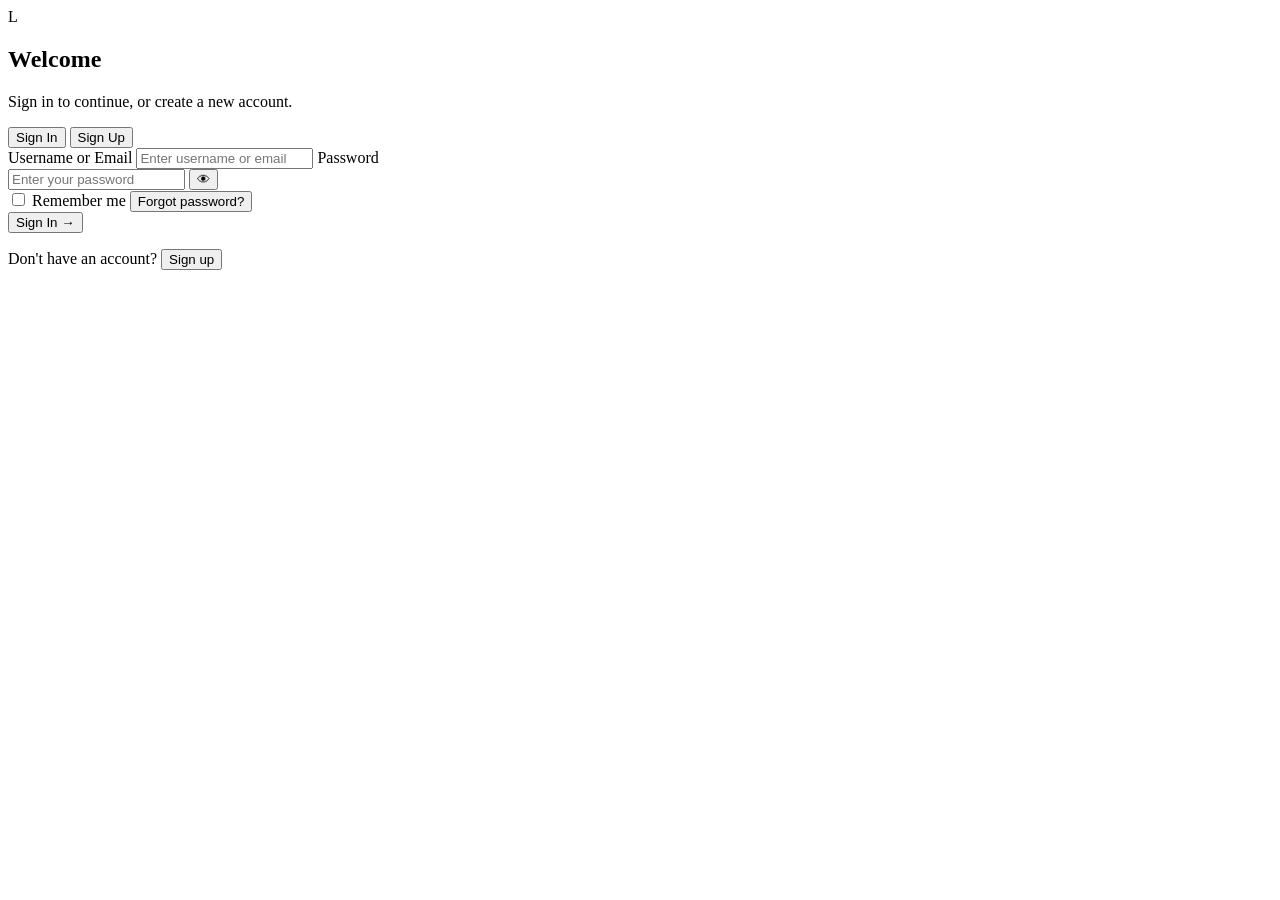
==== index.html @ 29beb0f3 "Add index.html" ====
<!DOCTYPE html>
<html lang="en">
<head>
  <meta charset="UTF-8" />
  <meta name="viewport" content="width=device-width, initial-scale=1.0" />
  <title>Login — Welcome Back</title>
  <link rel="stylesheet" href="style.css" />
</head>
<body>
  <div class="bg-glow"></div>

  <main class="shell">
    <!-- ============ AUTH CARD ============ -->
    <section id="authCard" class="card">
      <div class="brand">
        <div class="logo">L</div>
        <h1>Welcome</h1>
        <p class="subtitle">Sign in to continue, or create a new account.</p>
      </div>

      <div class="tabs">
        <button id="tabSignin" class="tab active">Sign In</button>
        <button id="tabSignup" class="tab">Sign Up</button>
      </div>

      <p id="formMsg" class="form-msg" hidden></p>

      <!-- SIGN IN -->
      <form id="signinForm" class="form" novalidate>
        <label class="field">
          <span>Username or Email</span>
          <input id="siUser" type="text" placeholder="Enter username or email" autocomplete="username" required />
        </label>
        <label class="field">
          <span>Password</span>
          <div class="password-wrap">
            <input id="siPass" type="password" placeholder="Enter your password" autocomplete="current-password" required />
            <button type="button" class="eye" data-target="siPass" aria-label="Show password">👁</button>
          </div>
        </label>
        <div class="row-between">
          <label class="remember"><input id="siRemember" type="checkbox" /> Remember me</label>
          <button type="button" id="forgotLink" class="link-btn">Forgot password?</button>
        </div>
        <button type="submit" class="btn-primary">Sign In →</button>
        <p class="switch-text">Don't have an account? <button type="button" class="link-btn" data-goto="signup">Sign up</button></p>
      </form>

      <!-- SIGN UP -->
      <form id="signupForm" class="form" hidden novalidate>
        <label class="field">
          <span>Username</span>
          <input id="suUser" type="text" placeholder="Choose a username" autocomplete="username" required />
        </label>
        <label class="field">
          <span>Email</span>
          <input id="suEmail" type="email" placeholder="you@example.com" autocomplete="email" required />
        </label>
        <label class="field">
          <span>Password</span>
          <div class="password-wrap">
            <input id="suPass" type="password" placeholder="Minimum 8 characters" autocomplete="new-password" required />
            <button type="button" class="eye" data-target="suPass" aria-label="Show password">👁</button>
          </div>
        </label>
        <div id="strength" class="strength" hidden>
          <div class="strength-bar"><div id="strengthFill"></div></div>
          <span id="strengthLabel"></span>
        </div>
        <label class="field">
          <span>Confirm Password</span>
          <div class="password-wrap">
            <input id="suConfirm" type="password" placeholder="Repeat your password" autocomplete="new-password" required />
            <button type="button" class="eye" data-target="suConfirm" aria-label="Show password">👁</button>
          </div>
        </label>
        <button type="submit" class="btn-primary">Create Account →</button>
        <p class="switch-text">Already have an account? <button type="button" class="link-btn" data-goto="signin">Sign in</button></p>
      </form>

      <!-- FORGOT PASSWORD -->
      <form id="forgotForm" class="form" hidden novalidate>
        <h2 class="form-title">Forgot password?</h2>
        <p class="form-desc">Enter your account email and we will send you a reset code.</p>
        <label class="field">
          <span>Email</span>
          <input id="fpEmail" type="email" placeholder="you@example.com" autocomplete="email" required />
        </label>
        <button type="submit" class="btn-primary">Send Reset Code →</button>
        <p class="switch-text"><button type="button" class="link-btn" data-goto="signin">← Back to Sign In</button></p>
      </form>

      <!-- RESET PASSWORD -->
      <form id="resetForm" class="form" hidden novalidate>
        <h2 class="form-title">Reset your password</h2>
        <p class="form-desc">Enter the 6-digit code sent to your email, then choose a new password.</p>
        <label class="field">
          <span>Reset Code</span>
          <input id="rpCode" type="text" inputmode="numeric" maxlength="6" placeholder="6-digit code" required />
        </label>
        <label class="field">
          <span>New Password</span>
          <div class="password-wrap">
            <input id="rpPass" type="password" placeholder="Minimum 8 characters" autocomplete="new-password" required />
            <button type="button" class="eye" data-target="rpPass" aria-label="Show password">👁</button>
          </div>
        </label>
        <button type="submit" class="btn-primary">Set New Password →</button>
        <p class="switch-text"><button type="button" class="link-btn" data-goto="signin">← Back to Sign In</button></p>
      </form>
    </section>

    <!-- ============ EMAIL PREVIEW (simulated inbox) ============ -->
    <section id="mailPreview" class="mail" hidden>
      <div class="mail-head">
        <span>📧 Email received</span>
        <button type="button" id="closeMail" class="mail-close">✕</button>
      </div>
      <p class="mail-to">To: <strong id="mailTo"></strong></p>
      <p class="mail-subject">Subject: <strong id="mailSubject"></strong></p>
      <div id="mailBody" class="mail-body"></div>
      <p class="mail-note">Demo note: this preview shows the exact email that would be delivered. Connect a real email service to deliver it to the inbox.</p>
    </section>

    <!-- ============ DASHBOARD ============ -->
    <section id="dashboard" class="card" hidden>
      <div class="brand">
        <div class="logo">✓</div>
        <h1 id="dashTitle">Welcome!</h1>
        <p class="subtitle">You are signed in.</p>
      </div>
      <div class="dash-info">
        <p><span>Username</span><strong id="dashUser"></strong></p>
        <p><span>Email</span><strong id="dashEmail"></strong></p>
      </div>
      <button id="logoutBtn" class="btn-primary">Log Out</button>
    </section>
  </main>

  <script src="script.js"></script>
</body>
</html>
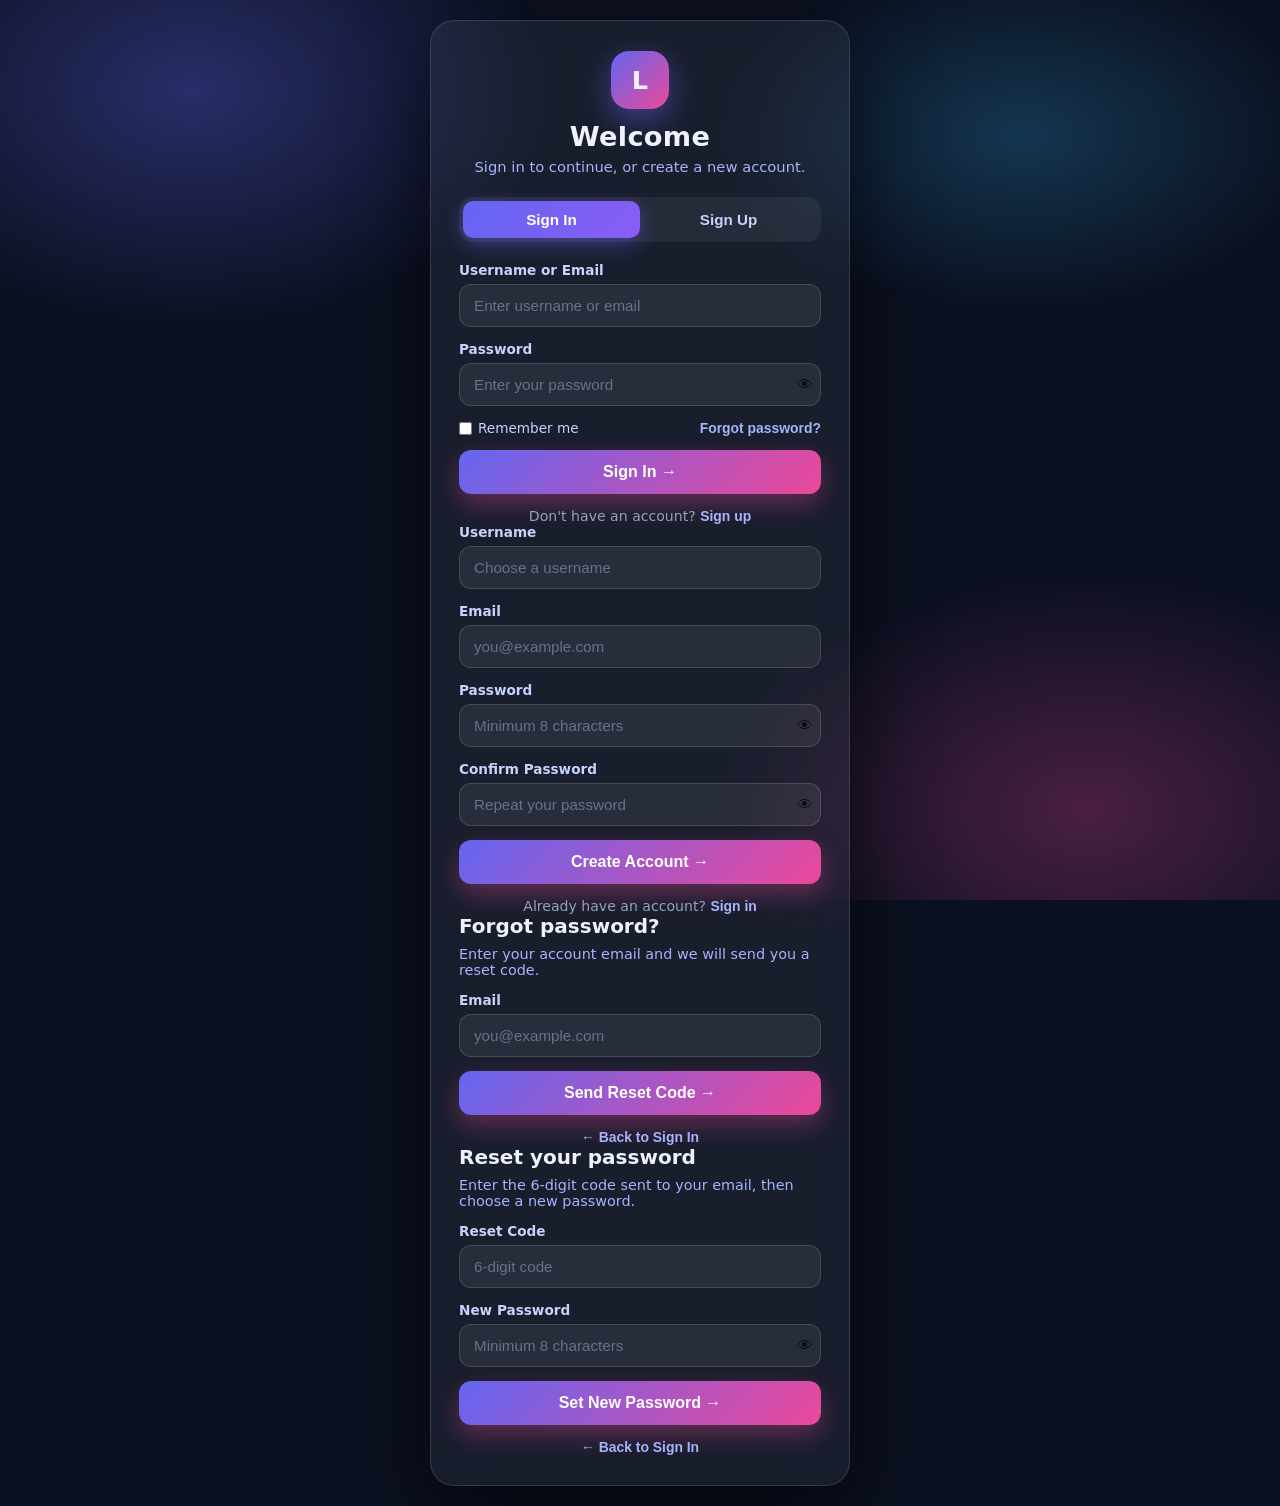
==== commit 2c63520b: "Wire email the real-website way (EmailJS)" ====
--- a/index.html
+++ b/index.html
@@ -119,7 +119,7 @@
       <p class="mail-to">To: <strong id="mailTo"></strong></p>
       <p class="mail-subject">Subject: <strong id="mailSubject"></strong></p>
       <div id="mailBody" class="mail-body"></div>
-      <p class="mail-note">Demo note: this preview shows the exact email that would be delivered. Connect a real email service to deliver it to the inbox.</p>
+      <p class="mail-note">This panel shows the exact email for the flow. Once the site owner's email service is connected (see README), this same email is delivered straight to the inbox — visitors are never asked to connect anything.</p>
     </section>
 
     <!-- ============ DASHBOARD ============ -->
--- a/style.css
+++ b/style.css
@@ -0,0 +1,343 @@
+* {
+  box-sizing: border-box;
+  margin: 0;
+  padding: 0;
+}
+
+body {
+  font-family: system-ui, -apple-system, "Segoe UI", sans-serif;
+  background: #0b1020;
+  color: #eef2ff;
+  min-height: 100vh;
+  display: flex;
+  align-items: center;
+  justify-content: center;
+  padding: 20px;
+  overflow-x: hidden;
+}
+
+.bg-glow {
+  position: fixed;
+  inset: 0;
+  background:
+    radial-gradient(600px 400px at 15% 10%, rgba(99, 102, 241, 0.35), transparent 60%),
+    radial-gradient(600px 400px at 85% 90%, rgba(236, 72, 153, 0.28), transparent 60%),
+    radial-gradient(500px 300px at 80% 15%, rgba(56, 189, 248, 0.22), transparent 60%);
+  pointer-events: none;
+}
+
+.shell {
+  width: 100%;
+  max-width: 420px;
+  position: relative;
+  z-index: 1;
+}
+
+.card {
+  background: rgba(255, 255, 255, 0.06);
+  border: 1px solid rgba(255, 255, 255, 0.12);
+  border-radius: 24px;
+  padding: 30px 28px;
+  backdrop-filter: blur(18px);
+  box-shadow: 0 30px 80px rgba(0, 0, 0, 0.55);
+}
+
+.brand {
+  text-align: center;
+  margin-bottom: 22px;
+}
+
+.logo {
+  width: 58px;
+  height: 58px;
+  margin: 0 auto 12px;
+  border-radius: 18px;
+  background: linear-gradient(135deg, #6366f1, #ec4899);
+  display: flex;
+  align-items: center;
+  justify-content: center;
+  font-size: 1.6rem;
+  font-weight: 800;
+  box-shadow: 0 10px 30px rgba(99, 102, 241, 0.5);
+}
+
+.brand h1 {
+  font-size: 1.7rem;
+  letter-spacing: 0.3px;
+}
+
+.subtitle {
+  color: #a5b4fc;
+  font-size: 0.92rem;
+  margin-top: 6px;
+}
+
+.tabs {
+  display: flex;
+  background: rgba(255, 255, 255, 0.06);
+  border-radius: 14px;
+  padding: 4px;
+  margin-bottom: 20px;
+}
+
+.tab {
+  flex: 1;
+  border: none;
+  background: none;
+  color: #c7d2fe;
+  font-size: 0.95rem;
+  font-weight: 600;
+  padding: 10px;
+  border-radius: 10px;
+  cursor: pointer;
+}
+
+.tab.active {
+  background: linear-gradient(135deg, #6366f1, #8b5cf6);
+  color: #fff;
+  box-shadow: 0 6px 20px rgba(99, 102, 241, 0.45);
+}
+
+.form {
+  display: flex;
+  flex-direction: column;
+  gap: 14px;
+}
+
+.form-title {
+  font-size: 1.25rem;
+}
+
+.form-desc {
+  color: #a5b4fc;
+  font-size: 0.9rem;
+  margin-top: -6px;
+}
+
+.field {
+  display: flex;
+  flex-direction: column;
+  gap: 6px;
+  font-size: 0.85rem;
+  font-weight: 600;
+  color: #c7d2fe;
+}
+
+.field input {
+  width: 100%;
+  background: rgba(255, 255, 255, 0.07);
+  border: 1px solid rgba(255, 255, 255, 0.14);
+  border-radius: 12px;
+  padding: 12px 14px;
+  color: #fff;
+  font-size: 0.95rem;
+  outline: none;
+  transition: border-color 0.15s ease;
+}
+
+.field input:focus {
+  border-color: #818cf8;
+  box-shadow: 0 0 0 3px rgba(99, 102, 241, 0.25);
+}
+
+.field input::placeholder {
+  color: #64748b;
+}
+
+.password-wrap {
+  position: relative;
+}
+
+.password-wrap input {
+  padding-right: 44px;
+}
+
+.eye {
+  position: absolute;
+  right: 8px;
+  top: 50%;
+  transform: translateY(-50%);
+  background: none;
+  border: none;
+  cursor: pointer;
+  font-size: 1rem;
+  opacity: 0.7;
+}
+
+.eye:hover {
+  opacity: 1;
+}
+
+.row-between {
+  display: flex;
+  justify-content: space-between;
+  align-items: center;
+  font-size: 0.85rem;
+}
+
+.remember {
+  display: flex;
+  gap: 6px;
+  align-items: center;
+  color: #c7d2fe;
+  cursor: pointer;
+}
+
+.link-btn {
+  background: none;
+  border: none;
+  color: #a5b4fc;
+  font-size: 0.87rem;
+  font-weight: 600;
+  cursor: pointer;
+}
+
+.link-btn:hover {
+  color: #fff;
+  text-decoration: underline;
+}
+
+.btn-primary {
+  width: 100%;
+  border: none;
+  border-radius: 12px;
+  padding: 13px;
+  font-size: 1rem;
+  font-weight: 700;
+  color: #fff;
+  background: linear-gradient(135deg, #6366f1, #ec4899);
+  cursor: pointer;
+  box-shadow: 0 10px 25px rgba(236, 72, 153, 0.35);
+  transition: transform 0.05s ease, filter 0.15s ease;
+}
+
+.btn-primary:hover {
+  filter: brightness(1.1);
+}
+
+.btn-primary:active {
+  transform: scale(0.98);
+}
+
+.switch-text {
+  text-align: center;
+  color: #94a3b8;
+  font-size: 0.88rem;
+}
+
+.form-msg {
+  border-radius: 12px;
+  padding: 11px 14px;
+  font-size: 0.88rem;
+  margin-bottom: 16px;
+}
+
+.form-msg.success {
+  background: rgba(34, 197, 94, 0.15);
+  border: 1px solid rgba(34, 197, 94, 0.4);
+  color: #bbf7d0;
+}
+
+.form-msg.error {
+  background: rgba(239, 68, 68, 0.15);
+  border: 1px solid rgba(239, 68, 68, 0.4);
+  color: #fecaca;
+}
+
+.strength {
+  margin-top: -6px;
+}
+
+.strength-bar {
+  height: 6px;
+  background: rgba(255, 255, 255, 0.1);
+  border-radius: 999px;
+  overflow: hidden;
+}
+
+#strengthFill {
+  height: 100%;
+  width: 0%;
+  border-radius: 999px;
+  transition: width 0.2s ease;
+}
+
+#strengthLabel {
+  font-size: 0.8rem;
+  color: #94a3b8;
+}
+
+/* Email preview */
+.mail {
+  margin-top: 16px;
+  background: rgba(255, 255, 255, 0.06);
+  border: 1px solid rgba(255, 255, 255, 0.12);
+  border-radius: 18px;
+  padding: 18px;
+}
+
+.mail-head {
+  display: flex;
+  justify-content: space-between;
+  align-items: center;
+  font-weight: 700;
+  margin-bottom: 10px;
+}
+
+.mail-close {
+  background: none;
+  border: none;
+  color: #94a3b8;
+  cursor: pointer;
+  font-size: 1rem;
+}
+
+.mail-to,
+.mail-subject {
+  font-size: 0.88rem;
+  color: #c7d2fe;
+  margin-bottom: 4px;
+}
+
+.mail-body {
+  background: rgba(0, 0, 0, 0.3);
+  border-radius: 12px;
+  padding: 14px;
+  font-size: 0.9rem;
+  line-height: 1.6;
+  margin-top: 10px;
+  white-space: pre-line;
+}
+
+.mail-note {
+  font-size: 0.78rem;
+  color: #64748b;
+  margin-top: 10px;
+}
+
+/* Dashboard */
+.dash-info {
+  display: flex;
+  flex-direction: column;
+  gap: 12px;
+  margin-bottom: 22px;
+}
+
+.dash-info p {
+  display: flex;
+  justify-content: space-between;
+  background: rgba(255, 255, 255, 0.06);
+  border-radius: 12px;
+  padding: 12px 14px;
+  font-size: 0.92rem;
+}
+
+.dash-info span {
+  color: #94a3b8;
+}
+
+@media (max-width: 480px) {
+  .card {
+    padding: 24px 20px;
+  }
+}
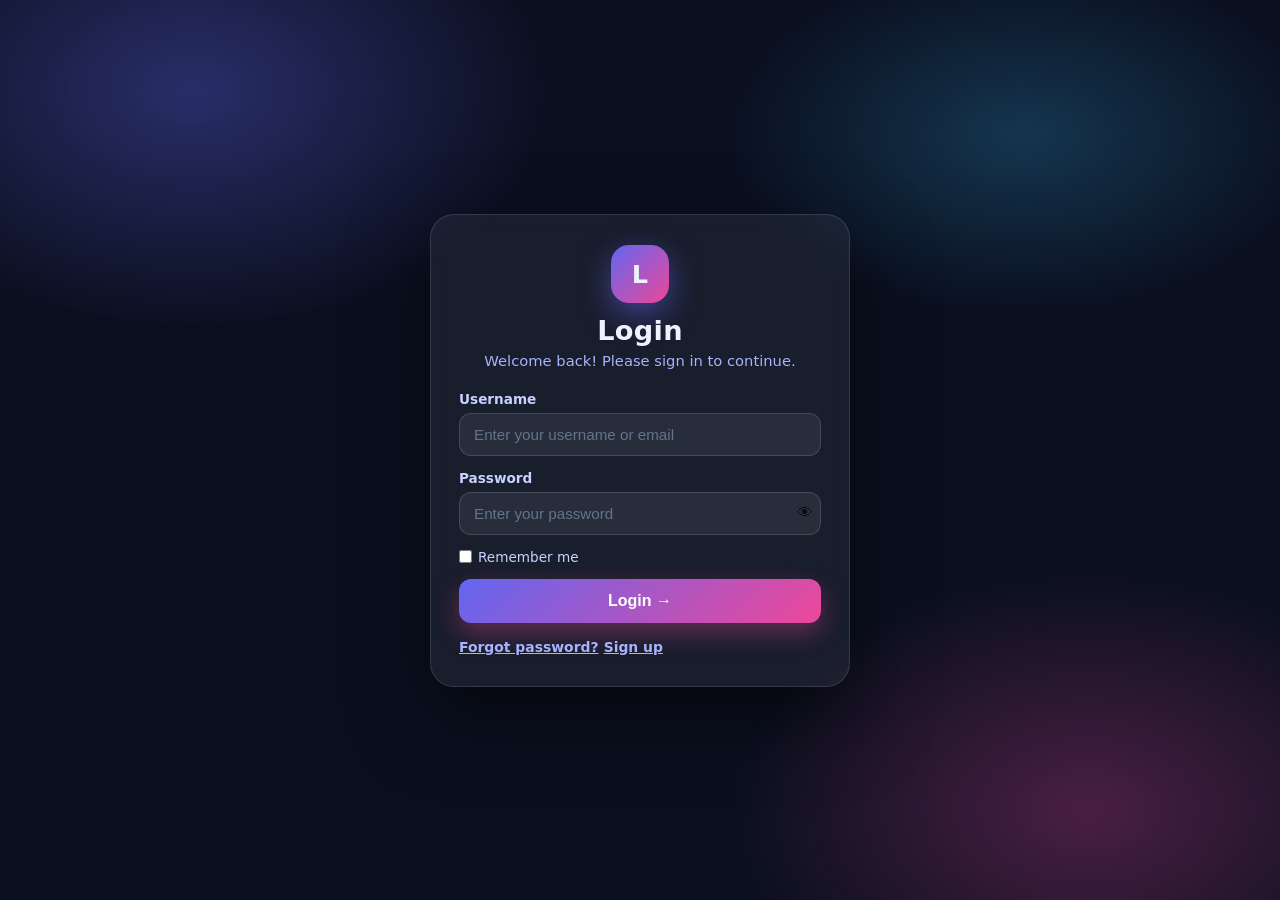
==== commit d5b2d8e6: "Redesign: separate login/signup pages, no on-page email preview" ====
--- a/index.html
+++ b/index.html
@@ -3,140 +3,96 @@
 <head>
   <meta charset="UTF-8" />
   <meta name="viewport" content="width=device-width, initial-scale=1.0" />
-  <title>Login — Welcome Back</title>
+  <title>Login</title>
   <link rel="stylesheet" href="style.css" />
 </head>
 <body>
   <div class="bg-glow"></div>
 
   <main class="shell">
-    <!-- ============ AUTH CARD ============ -->
-    <section id="authCard" class="card">
+    <section class="card">
       <div class="brand">
         <div class="logo">L</div>
-        <h1>Welcome</h1>
-        <p class="subtitle">Sign in to continue, or create a new account.</p>
-      </div>
-
-      <div class="tabs">
-        <button id="tabSignin" class="tab active">Sign In</button>
-        <button id="tabSignup" class="tab">Sign Up</button>
+        <h1>Login</h1>
+        <p class="subtitle">Welcome back! Please sign in to continue.</p>
       </div>
 
       <p id="formMsg" class="form-msg" hidden></p>
 
-      <!-- SIGN IN -->
-      <form id="signinForm" class="form" novalidate>
+      <!-- Signed-in state -->
+      <div id="signedInBox" hidden>
+        <div class="dash-info">
+          <p><span>Signed in as</span><strong id="siName"></strong></p>
+          <p><span>Email</span><strong id="siEmail"></strong></p>
+        </div>
+        <button id="logoutBtn" class="btn-primary">Log Out</button>
+      </div>
+
+      <!-- Login form -->
+      <form id="loginForm" class="form" novalidate>
         <label class="field">
-          <span>Username or Email</span>
-          <input id="siUser" type="text" placeholder="Enter username or email" autocomplete="username" required />
+          <span>Username</span>
+          <input id="liUser" type="text" placeholder="Enter your username or email" autocomplete="username" required />
         </label>
         <label class="field">
           <span>Password</span>
           <div class="password-wrap">
-            <input id="siPass" type="password" placeholder="Enter your password" autocomplete="current-password" required />
-            <button type="button" class="eye" data-target="siPass" aria-label="Show password">👁</button>
+            <input id="liPass" type="password" placeholder="Enter your password" autocomplete="current-password" required />
+            <button type="button" class="eye" data-target="liPass" aria-label="Show password">👁</button>
           </div>
         </label>
         <div class="row-between">
-          <label class="remember"><input id="siRemember" type="checkbox" /> Remember me</label>
-          <button type="button" id="forgotLink" class="link-btn">Forgot password?</button>
+          <label class="remember"><input id="liRemember" type="checkbox" /> Remember me</label>
         </div>
-        <button type="submit" class="btn-primary">Sign In →</button>
-        <p class="switch-text">Don't have an account? <button type="button" class="link-btn" data-goto="signup">Sign up</button></p>
+        <button type="submit" class="btn-primary">Login →</button>
+        <div class="below-links">
+          <a class="link-btn" href="forgot.html">Forgot password?</a>
+          <a class="link-btn" href="signup.html">Sign up</a>
+        </div>
       </form>
-
-      <!-- SIGN UP -->
-      <form id="signupForm" class="form" hidden novalidate>
-        <label class="field">
-          <span>Username</span>
-          <input id="suUser" type="text" placeholder="Choose a username" autocomplete="username" required />
-        </label>
-        <label class="field">
-          <span>Email</span>
-          <input id="suEmail" type="email" placeholder="you@example.com" autocomplete="email" required />
-        </label>
-        <label class="field">
-          <span>Password</span>
-          <div class="password-wrap">
-            <input id="suPass" type="password" placeholder="Minimum 8 characters" autocomplete="new-password" required />
-            <button type="button" class="eye" data-target="suPass" aria-label="Show password">👁</button>
-          </div>
-        </label>
-        <div id="strength" class="strength" hidden>
-          <div class="strength-bar"><div id="strengthFill"></div></div>
-          <span id="strengthLabel"></span>
-        </div>
-        <label class="field">
-          <span>Confirm Password</span>
-          <div class="password-wrap">
-            <input id="suConfirm" type="password" placeholder="Repeat your password" autocomplete="new-password" required />
-            <button type="button" class="eye" data-target="suConfirm" aria-label="Show password">👁</button>
-          </div>
-        </label>
-        <button type="submit" class="btn-primary">Create Account →</button>
-        <p class="switch-text">Already have an account? <button type="button" class="link-btn" data-goto="signin">Sign in</button></p>
-      </form>
-
-      <!-- FORGOT PASSWORD -->
-      <form id="forgotForm" class="form" hidden novalidate>
-        <h2 class="form-title">Forgot password?</h2>
-        <p class="form-desc">Enter your account email and we will send you a reset code.</p>
-        <label class="field">
-          <span>Email</span>
-          <input id="fpEmail" type="email" placeholder="you@example.com" autocomplete="email" required />
-        </label>
-        <button type="submit" class="btn-primary">Send Reset Code →</button>
-        <p class="switch-text"><button type="button" class="link-btn" data-goto="signin">← Back to Sign In</button></p>
-      </form>
-
-      <!-- RESET PASSWORD -->
-      <form id="resetForm" class="form" hidden novalidate>
-        <h2 class="form-title">Reset your password</h2>
-        <p class="form-desc">Enter the 6-digit code sent to your email, then choose a new password.</p>
-        <label class="field">
-          <span>Reset Code</span>
-          <input id="rpCode" type="text" inputmode="numeric" maxlength="6" placeholder="6-digit code" required />
-        </label>
-        <label class="field">
-          <span>New Password</span>
-          <div class="password-wrap">
-            <input id="rpPass" type="password" placeholder="Minimum 8 characters" autocomplete="new-password" required />
-            <button type="button" class="eye" data-target="rpPass" aria-label="Show password">👁</button>
-          </div>
-        </label>
-        <button type="submit" class="btn-primary">Set New Password →</button>
-        <p class="switch-text"><button type="button" class="link-btn" data-goto="signin">← Back to Sign In</button></p>
-      </form>
-    </section>
-
-    <!-- ============ EMAIL PREVIEW (simulated inbox) ============ -->
-    <section id="mailPreview" class="mail" hidden>
-      <div class="mail-head">
-        <span>📧 Email received</span>
-        <button type="button" id="closeMail" class="mail-close">✕</button>
-      </div>
-      <p class="mail-to">To: <strong id="mailTo"></strong></p>
-      <p class="mail-subject">Subject: <strong id="mailSubject"></strong></p>
-      <div id="mailBody" class="mail-body"></div>
-      <p class="mail-note">This panel shows the exact email for the flow. Once the site owner's email service is connected (see README), this same email is delivered straight to the inbox — visitors are never asked to connect anything.</p>
-    </section>
-
-    <!-- ============ DASHBOARD ============ -->
-    <section id="dashboard" class="card" hidden>
-      <div class="brand">
-        <div class="logo">✓</div>
-        <h1 id="dashTitle">Welcome!</h1>
-        <p class="subtitle">You are signed in.</p>
-      </div>
-      <div class="dash-info">
-        <p><span>Username</span><strong id="dashUser"></strong></p>
-        <p><span>Email</span><strong id="dashEmail"></strong></p>
-      </div>
-      <button id="logoutBtn" class="btn-primary">Log Out</button>
     </section>
   </main>
 
-  <script src="script.js"></script>
+  <script src="auth.js"></script>
+  <script>
+    const form = document.getElementById("loginForm");
+    const msg = document.getElementById("formMsg");
+    const signedInBox = document.getElementById("signedInBox");
+
+    // If already signed in, show the signed-in state instead of the form.
+    const sessionUser = localStorage.getItem(SESSION_KEY);
+    if (sessionUser) {
+      const user = getUsers().find((u) => u.username === sessionUser);
+      if (user) {
+        document.getElementById("siName").textContent = user.username;
+        document.getElementById("siEmail").textContent = user.email;
+        form.hidden = true;
+        signedInBox.hidden = false;
+      }
+    }
+
+    document.getElementById("logoutBtn").addEventListener("click", () => {
+      localStorage.removeItem(SESSION_KEY);
+      location.reload();
+    });
+
+    form.addEventListener("submit", async (e) => {
+      e.preventDefault();
+      const login = document.getElementById("liUser").value.trim();
+      const pass = document.getElementById("liPass").value;
+      const user = getUsers().find(
+        (u) => u.username.toLowerCase() === login.toLowerCase() || u.email === login.toLowerCase()
+      );
+      if (!user) return showMsg(msg, "No account found with this username or email.", "error");
+      if ((await hashPassword(pass)) !== user.passHash) {
+        return showMsg(msg, "Incorrect password. Try again or use Forgot password.", "error");
+      }
+      localStorage.setItem(SESSION_KEY, user.username);
+      document.getElementById("siName").textContent = user.username;
+      document.getElementById("siEmail").textContent = user.email;
+      form.hidden = true;
+      signedInBox.hidden = false;
+    });
+  </script>
 </body>
 </html>
